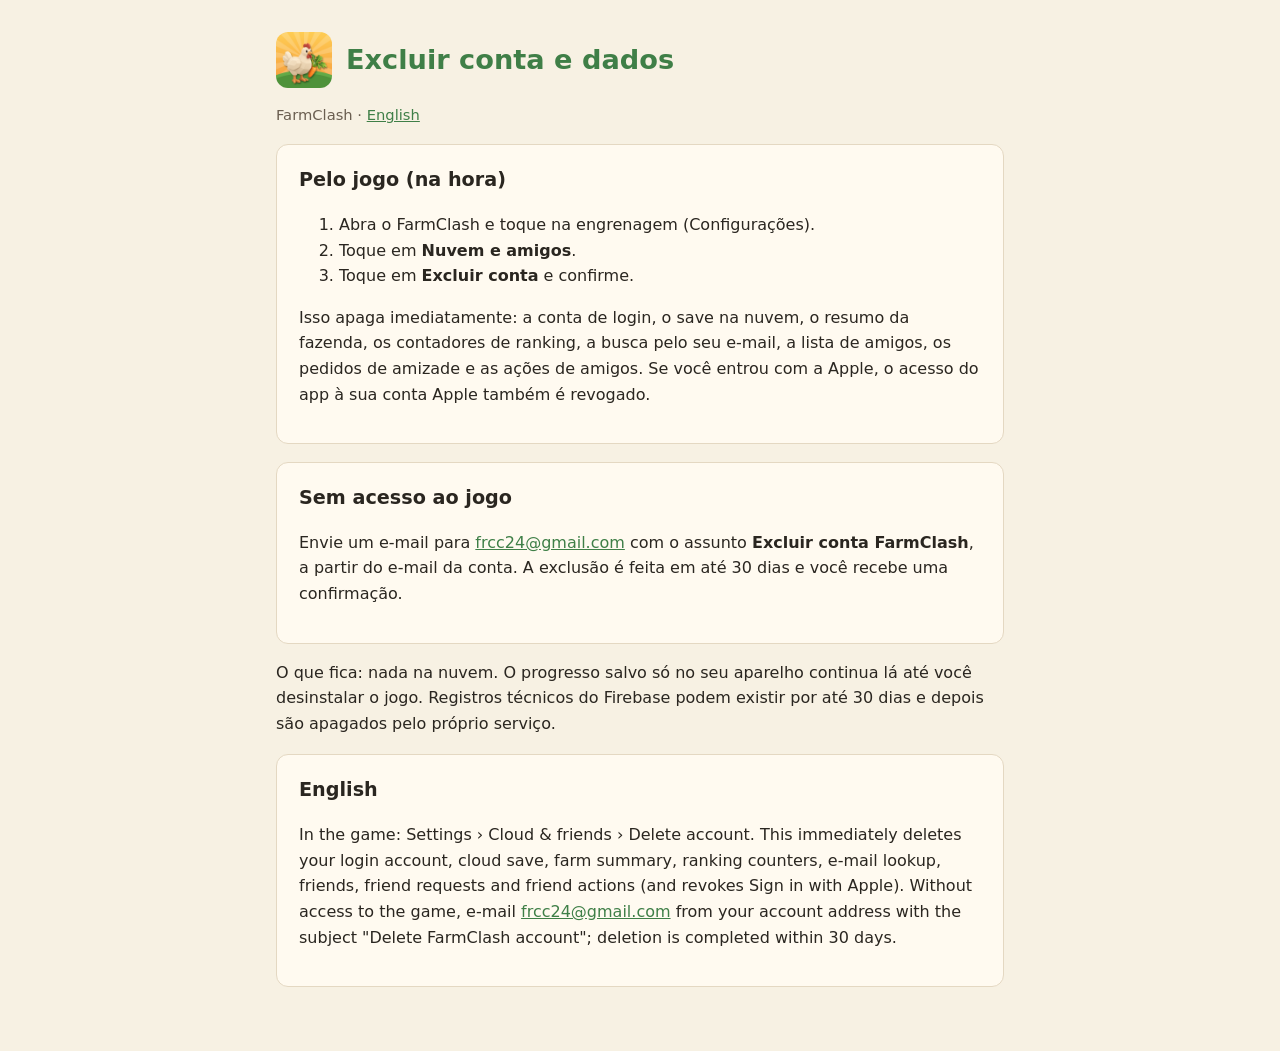
==== excluir-conta.html @ 390779bb "Páginas legais do FarmClash" ====
<!doctype html><html lang="pt-BR"><head><meta charset="utf-8"><meta name="viewport" content="width=device-width,initial-scale=1">
<title>Excluir conta · FarmClash</title><link rel="stylesheet" href="style.css"></head><body><main>
<header><img src="icon.png" alt=""><h1>Excluir conta e dados</h1></header>
<p class="muted">FarmClash · <a href="#en">English</a></p>
<div class="card"><h2 style="margin-top:0">Pelo jogo (na hora)</h2>
<ol><li>Abra o FarmClash e toque na engrenagem (Configurações).</li><li>Toque em <b>Nuvem e amigos</b>.</li><li>Toque em <b>Excluir conta</b> e confirme.</li></ol>
<p>Isso apaga imediatamente: a conta de login, o save na nuvem, o resumo da fazenda, os contadores de ranking, a busca pelo seu e-mail, a lista de amigos, os pedidos de amizade e as ações de amigos. Se você entrou com a Apple, o acesso do app à sua conta Apple também é revogado.</p></div>
<div class="card"><h2 style="margin-top:0">Sem acesso ao jogo</h2>
<p>Envie um e-mail para <a href="mailto:frcc24@gmail.com?subject=Excluir%20conta%20FarmClash">frcc24@gmail.com</a> com o assunto <b>Excluir conta FarmClash</b>, a partir do e-mail da conta. A exclusão é feita em até 30 dias e você recebe uma confirmação.</p></div>
<p>O que fica: nada na nuvem. O progresso salvo só no seu aparelho continua lá até você desinstalar o jogo. Registros técnicos do Firebase podem existir por até 30 dias e depois são apagados pelo próprio serviço.</p>
<div class="card" id="en"><h2 style="margin-top:0">English</h2><p>In the game: Settings › Cloud &amp; friends › Delete account. This immediately deletes your login account, cloud save, farm summary, ranking counters, e-mail lookup, friends, friend requests and friend actions (and revokes Sign in with Apple). Without access to the game, e-mail <a href="mailto:frcc24@gmail.com">frcc24@gmail.com</a> from your account address with the subject "Delete FarmClash account"; deletion is completed within 30 days.</p></div>
</main></body></html>
---- style.css ----
:root{--bg:#f7f1e3;--card:#fffaf0;--ink:#2a2620;--muted:#6a5e50;--green:#3f7f47;--line:#e4d8c2}
@media (prefers-color-scheme:dark){:root{--bg:#1d1a15;--card:#26221c;--ink:#f1e9da;--muted:#b9ab95;--green:#7cc184;--line:#3a342b}}
*{box-sizing:border-box}body{margin:0;background:var(--bg);color:var(--ink);font:16px/1.6 system-ui,-apple-system,"Segoe UI",Roboto,sans-serif}
main{max-width:760px;margin:0 auto;padding:32px 16px 64px}header{display:flex;align-items:center;gap:14px;margin-bottom:8px}
header img{width:56px;height:56px;border-radius:12px}h1{font-size:1.7rem;margin:0;color:var(--green)}h2{margin-top:2rem;font-size:1.2rem}
.card{background:var(--card);border:1px solid var(--line);border-radius:12px;padding:20px 22px;margin-top:18px}
.muted{color:var(--muted);font-size:.92rem}a{color:var(--green)}nav a{margin-right:14px}ul{padding-left:1.2rem}
table{border-collapse:collapse;width:100%;font-size:.95rem}td,th{border-bottom:1px solid var(--line);padding:8px 6px;text-align:left;vertical-align:top}
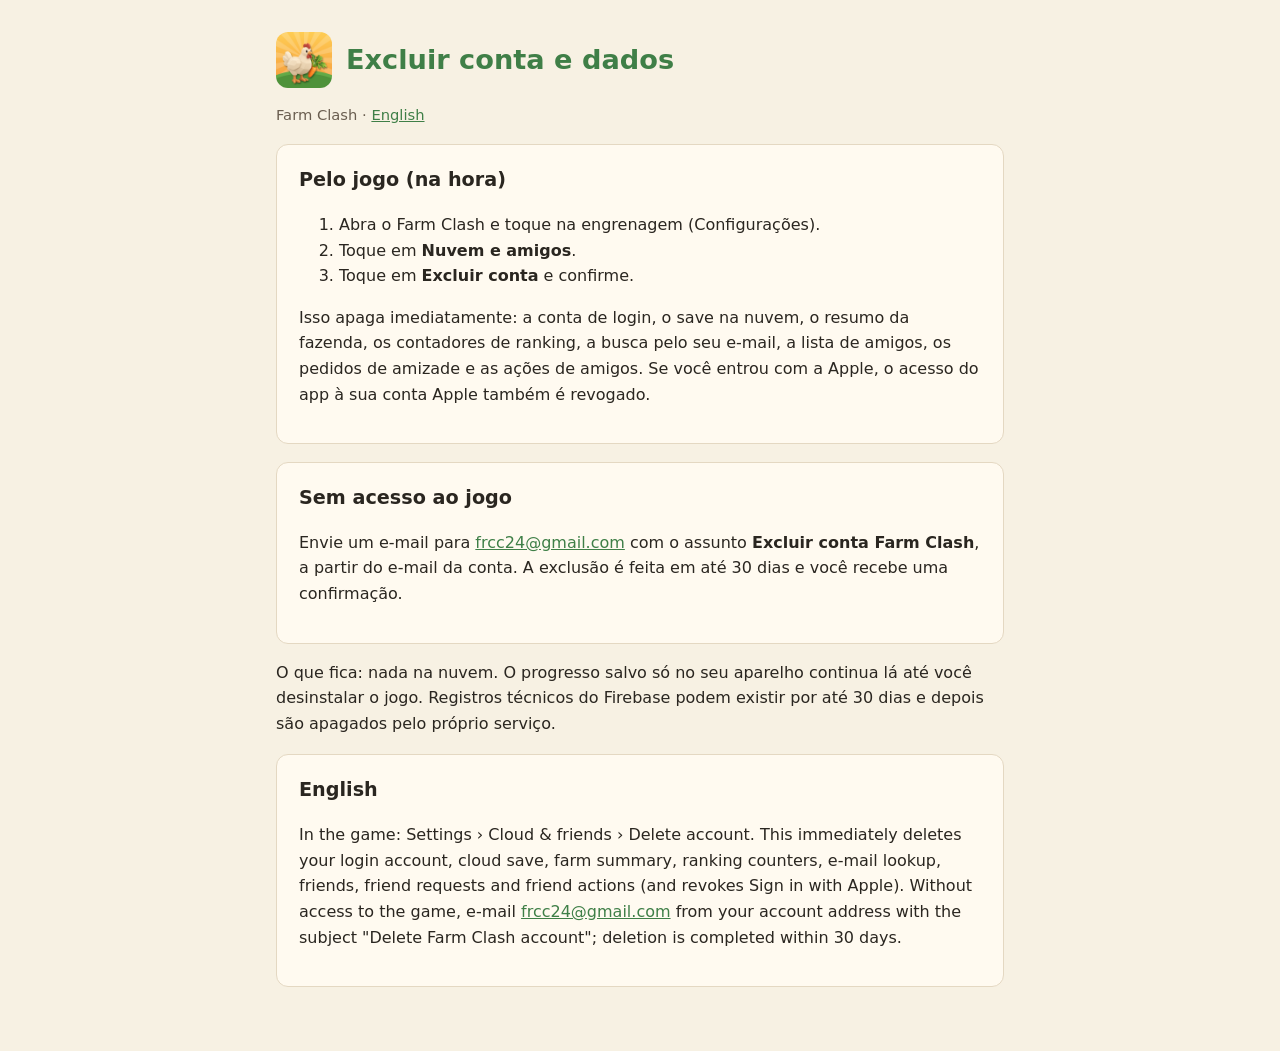
==== commit 0bf43222: "Nome do app: Farm Clash" ====
--- a/excluir-conta.html
+++ b/excluir-conta.html
@@ -1,12 +1,12 @@
 <!doctype html><html lang="pt-BR"><head><meta charset="utf-8"><meta name="viewport" content="width=device-width,initial-scale=1">
-<title>Excluir conta · FarmClash</title><link rel="stylesheet" href="style.css"></head><body><main>
+<title>Excluir conta · Farm Clash</title><link rel="stylesheet" href="style.css"></head><body><main>
 <header><img src="icon.png" alt=""><h1>Excluir conta e dados</h1></header>
-<p class="muted">FarmClash · <a href="#en">English</a></p>
+<p class="muted">Farm Clash · <a href="#en">English</a></p>
 <div class="card"><h2 style="margin-top:0">Pelo jogo (na hora)</h2>
-<ol><li>Abra o FarmClash e toque na engrenagem (Configurações).</li><li>Toque em <b>Nuvem e amigos</b>.</li><li>Toque em <b>Excluir conta</b> e confirme.</li></ol>
+<ol><li>Abra o Farm Clash e toque na engrenagem (Configurações).</li><li>Toque em <b>Nuvem e amigos</b>.</li><li>Toque em <b>Excluir conta</b> e confirme.</li></ol>
 <p>Isso apaga imediatamente: a conta de login, o save na nuvem, o resumo da fazenda, os contadores de ranking, a busca pelo seu e-mail, a lista de amigos, os pedidos de amizade e as ações de amigos. Se você entrou com a Apple, o acesso do app à sua conta Apple também é revogado.</p></div>
 <div class="card"><h2 style="margin-top:0">Sem acesso ao jogo</h2>
-<p>Envie um e-mail para <a href="mailto:frcc24@gmail.com?subject=Excluir%20conta%20FarmClash">frcc24@gmail.com</a> com o assunto <b>Excluir conta FarmClash</b>, a partir do e-mail da conta. A exclusão é feita em até 30 dias e você recebe uma confirmação.</p></div>
+<p>Envie um e-mail para <a href="mailto:frcc24@gmail.com?subject=Excluir%20conta%20Farm Clash">frcc24@gmail.com</a> com o assunto <b>Excluir conta Farm Clash</b>, a partir do e-mail da conta. A exclusão é feita em até 30 dias e você recebe uma confirmação.</p></div>
 <p>O que fica: nada na nuvem. O progresso salvo só no seu aparelho continua lá até você desinstalar o jogo. Registros técnicos do Firebase podem existir por até 30 dias e depois são apagados pelo próprio serviço.</p>
-<div class="card" id="en"><h2 style="margin-top:0">English</h2><p>In the game: Settings › Cloud &amp; friends › Delete account. This immediately deletes your login account, cloud save, farm summary, ranking counters, e-mail lookup, friends, friend requests and friend actions (and revokes Sign in with Apple). Without access to the game, e-mail <a href="mailto:frcc24@gmail.com">frcc24@gmail.com</a> from your account address with the subject "Delete FarmClash account"; deletion is completed within 30 days.</p></div>
+<div class="card" id="en"><h2 style="margin-top:0">English</h2><p>In the game: Settings › Cloud &amp; friends › Delete account. This immediately deletes your login account, cloud save, farm summary, ranking counters, e-mail lookup, friends, friend requests and friend actions (and revokes Sign in with Apple). Without access to the game, e-mail <a href="mailto:frcc24@gmail.com">frcc24@gmail.com</a> from your account address with the subject "Delete Farm Clash account"; deletion is completed within 30 days.</p></div>
 </main></body></html>
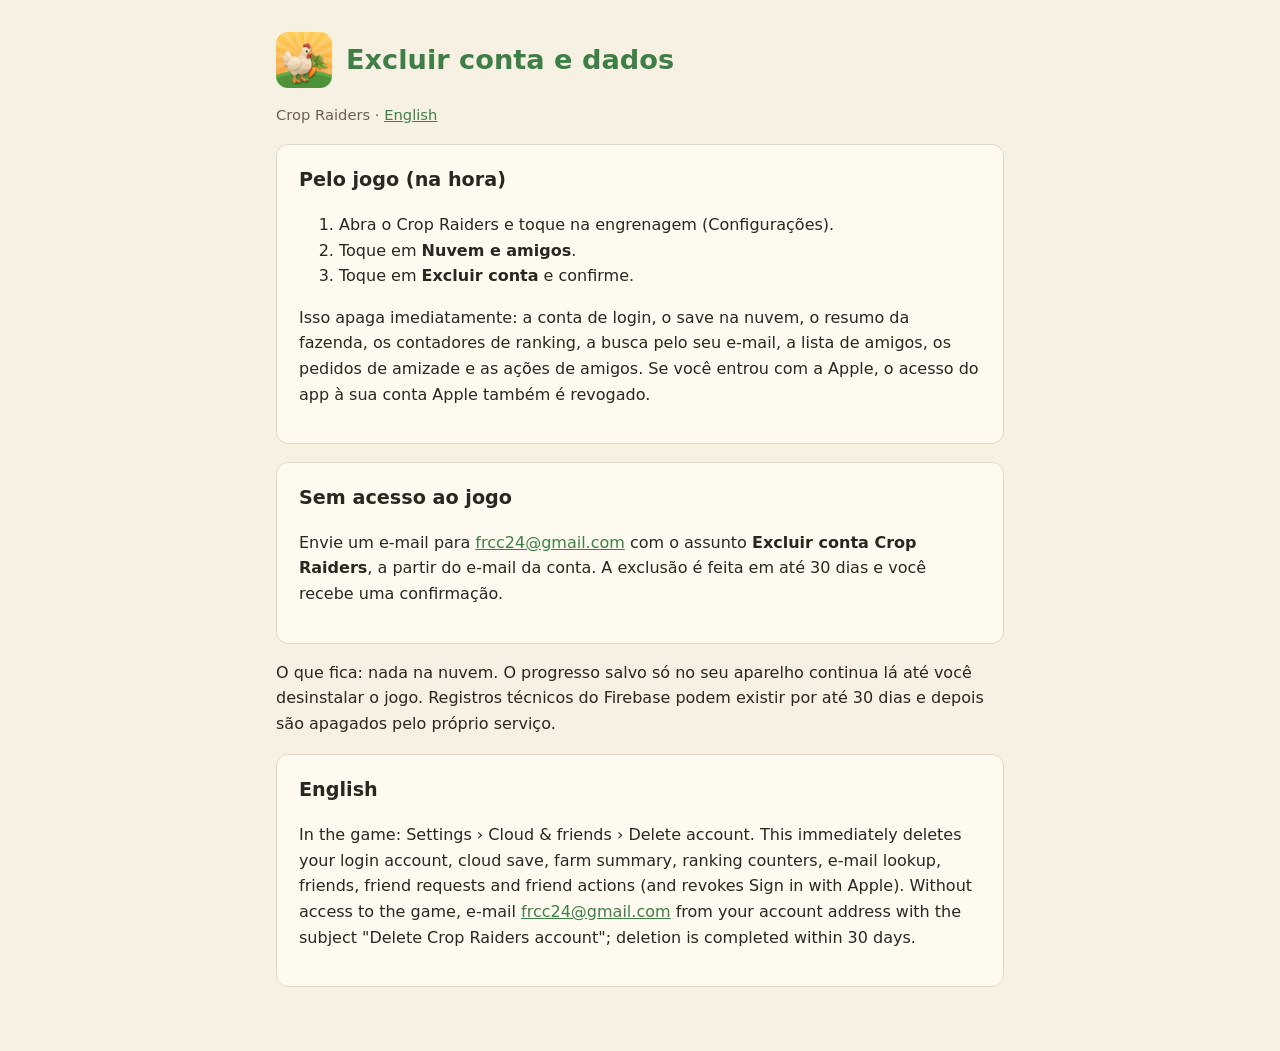
==== commit 250ec728: "Renomeia o jogo para Crop Raiders nas páginas legais Co-Authored-By: Claude Opus 5.5 <noreply@anthro" ====
--- a/excluir-conta.html
+++ b/excluir-conta.html
@@ -1,12 +1,12 @@
 <!doctype html><html lang="pt-BR"><head><meta charset="utf-8"><meta name="viewport" content="width=device-width,initial-scale=1">
-<title>Excluir conta · Farm Clash</title><link rel="stylesheet" href="style.css"></head><body><main>
+<title>Excluir conta · Crop Raiders</title><link rel="stylesheet" href="style.css"></head><body><main>
 <header><img src="icon.png" alt=""><h1>Excluir conta e dados</h1></header>
-<p class="muted">Farm Clash · <a href="#en">English</a></p>
+<p class="muted">Crop Raiders · <a href="#en">English</a></p>
 <div class="card"><h2 style="margin-top:0">Pelo jogo (na hora)</h2>
-<ol><li>Abra o Farm Clash e toque na engrenagem (Configurações).</li><li>Toque em <b>Nuvem e amigos</b>.</li><li>Toque em <b>Excluir conta</b> e confirme.</li></ol>
+<ol><li>Abra o Crop Raiders e toque na engrenagem (Configurações).</li><li>Toque em <b>Nuvem e amigos</b>.</li><li>Toque em <b>Excluir conta</b> e confirme.</li></ol>
 <p>Isso apaga imediatamente: a conta de login, o save na nuvem, o resumo da fazenda, os contadores de ranking, a busca pelo seu e-mail, a lista de amigos, os pedidos de amizade e as ações de amigos. Se você entrou com a Apple, o acesso do app à sua conta Apple também é revogado.</p></div>
 <div class="card"><h2 style="margin-top:0">Sem acesso ao jogo</h2>
-<p>Envie um e-mail para <a href="mailto:frcc24@gmail.com?subject=Excluir%20conta%20Farm Clash">frcc24@gmail.com</a> com o assunto <b>Excluir conta Farm Clash</b>, a partir do e-mail da conta. A exclusão é feita em até 30 dias e você recebe uma confirmação.</p></div>
+<p>Envie um e-mail para <a href="mailto:frcc24@gmail.com?subject=Excluir%20conta%20Crop Raiders">frcc24@gmail.com</a> com o assunto <b>Excluir conta Crop Raiders</b>, a partir do e-mail da conta. A exclusão é feita em até 30 dias e você recebe uma confirmação.</p></div>
 <p>O que fica: nada na nuvem. O progresso salvo só no seu aparelho continua lá até você desinstalar o jogo. Registros técnicos do Firebase podem existir por até 30 dias e depois são apagados pelo próprio serviço.</p>
-<div class="card" id="en"><h2 style="margin-top:0">English</h2><p>In the game: Settings › Cloud &amp; friends › Delete account. This immediately deletes your login account, cloud save, farm summary, ranking counters, e-mail lookup, friends, friend requests and friend actions (and revokes Sign in with Apple). Without access to the game, e-mail <a href="mailto:frcc24@gmail.com">frcc24@gmail.com</a> from your account address with the subject "Delete Farm Clash account"; deletion is completed within 30 days.</p></div>
+<div class="card" id="en"><h2 style="margin-top:0">English</h2><p>In the game: Settings › Cloud &amp; friends › Delete account. This immediately deletes your login account, cloud save, farm summary, ranking counters, e-mail lookup, friends, friend requests and friend actions (and revokes Sign in with Apple). Without access to the game, e-mail <a href="mailto:frcc24@gmail.com">frcc24@gmail.com</a> from your account address with the subject "Delete Crop Raiders account"; deletion is completed within 30 days.</p></div>
 </main></body></html>
